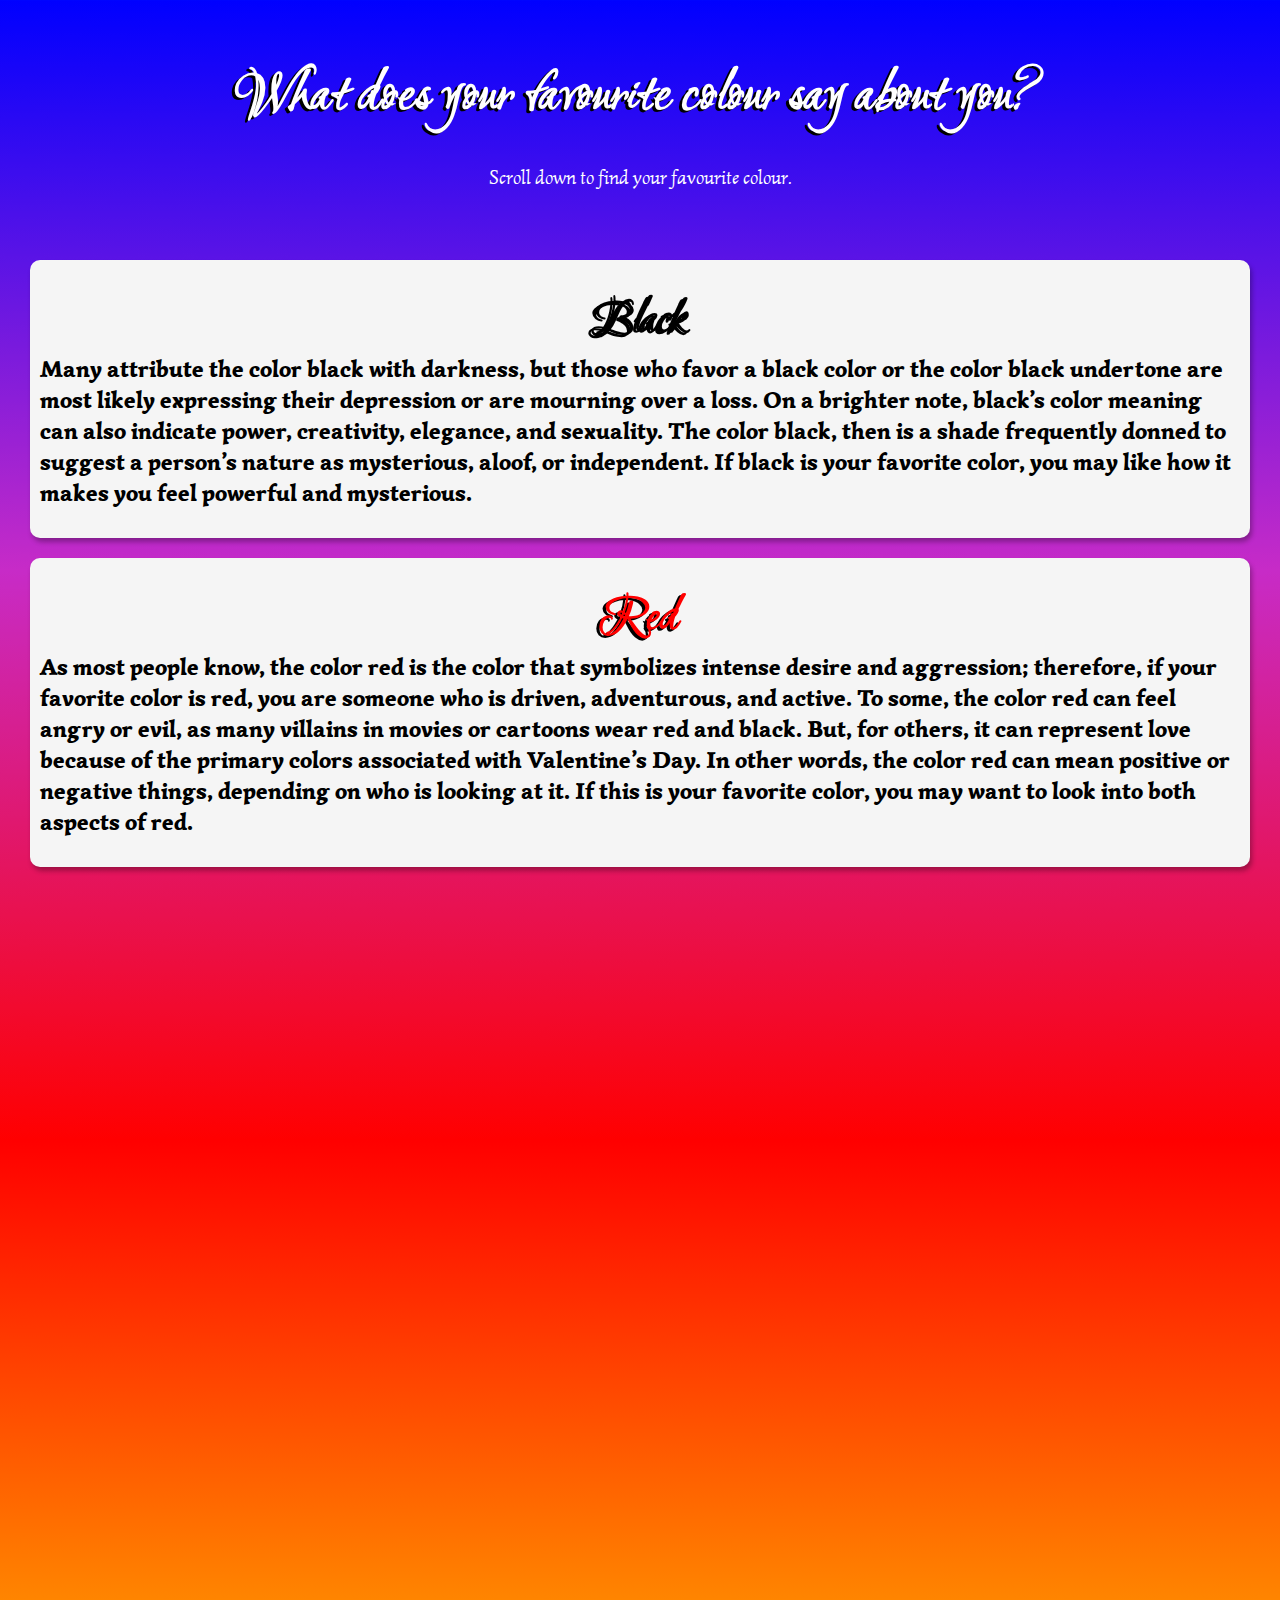
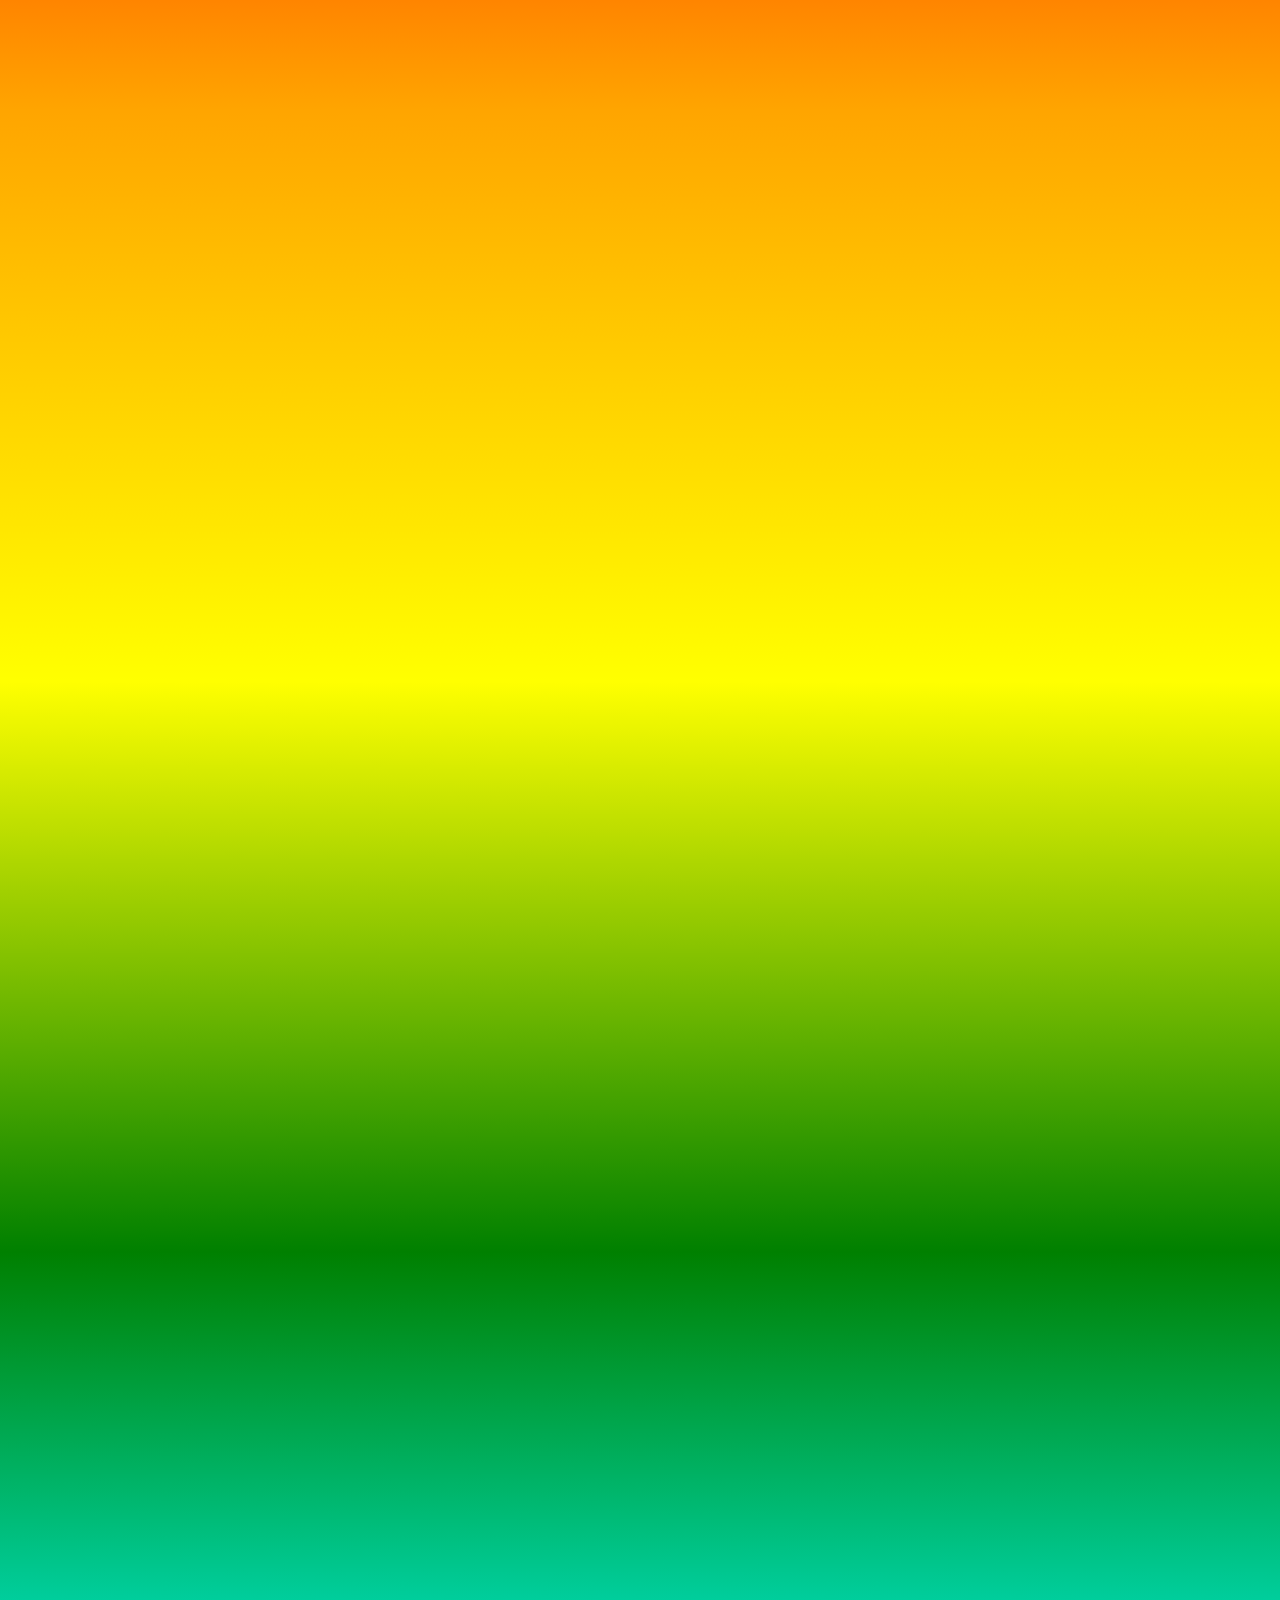
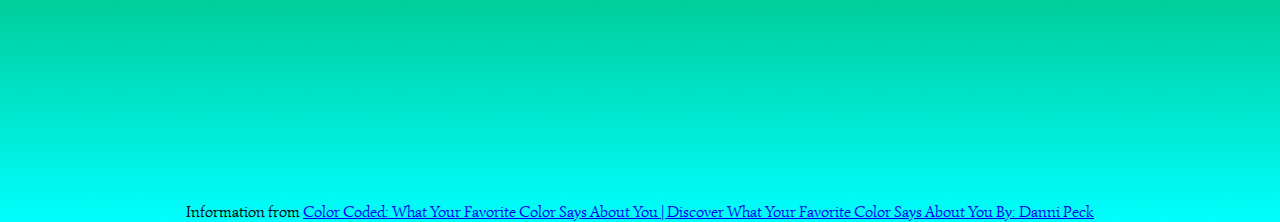
==== Scroll Animation/index.html @ fcbdac65 "upload project 6 of 50" ====
<!DOCTYPE html>
<html lang="en">
<head>
    <meta charset="UTF-8">
    <meta http-equiv="X-UA-Compatible" content="IE=edge">
    <meta name="viewport" content="width=device-width, initial-scale=1.0">
    <title>Scroll Animation</title>
    <link rel="stylesheet" href="style.css"/>
</head>

<body>

    <h1>What does your favourite colour say about you?</h1>
    <p>Scroll down to find your favourite colour.</p>


    <div class="box" id="black"><h2><span style="color: black;">Black</span> Many attribute the color black with darkness, but those who favor a black color or the color black undertone are most likely expressing their depression or are mourning over a loss. On a brighter note, black’s color meaning can also indicate power, creativity, elegance, and sexuality. The color black, then is a shade frequently donned to suggest a person’s nature as mysterious, aloof, or independent. If black is your favorite color, you may like how it makes you feel powerful and mysterious.</h2></div>
    
    <div class="box" id="red"><h2><span style="color:red">Red</span>As most people know, the color red is the color that symbolizes intense desire and aggression; therefore, if your favorite color is red, you are someone who is driven, adventurous, and active. To some, the color red can feel angry or evil, as many villains in movies or cartoons wear red and black. But, for others, it can represent love because of the primary colors associated with Valentine’s Day. In other words, the color red can mean positive or negative things, depending on who is looking at it. If this is your favorite color, you may want to look into both aspects of red. </h2></div>

    <div class="box" id="purple"><h2><span style="color:purple">Purple</span>Purple is a favorite color among many. In fact, it’s one of the top favorite colors amongst people. And, this color meaning goes far back in history. This color symbolizes mystery and spirituality, as well as royalty. Purple dyes used to be so rare and expensive that only monarchs could afford to wear them. Those who fancy the color purple tend to reflect royalty as they require great emotional security, but are helpful to others. Many people who have the favorite color purple have several purple things whether they be pens, pencils, shirts, and even their hair color. This is because the color purple can be used to express individuality because of its deep roots to royalty. People whose favorite color is purple are generally unique and want to stand out. </h2></div>

    <div class="box" id="pink"><h2><span style="color:hotpink">Pink</span>The color pink is the color of romance. Anyone whose favorite color is pink expresses themselves well and shows the world that they believe in and want to be loved unconditionally or accepted by society. If your favorite color is pink, you are probably a romantic at heart. Many colored glasses are pink tinted, which can put a romantic filter on life. This is sometimes called rose-colored glasses, since roses are sometimes the color pink. When your favorite color is pink, you may also be more flirty and feminine, while some people think that when their favorite color is pink, and they see it, they feel euphoria. </h2></div>

    <div class="box" id="orange"><h2><span style="color:orangered">Orange</span>If your favorite color is orange, you are a social person with a vibrant personality, as the color represents energy, warmth, and enthusiasm. The color orange is typically seen as a happy color, often associated with sunshine and the Spring season. If your favorite color is orange, you may blend the characteristics of red and yellow personalities; as the color orange is a blend of red and yellow. Also, you likely get excited when you find your favorite color, as it can be hard to find orange things. If it’s the color orange you love, you are likely a very happy and warm person in general. There is also a chance you are an optimist if your favorite color is orange. </h2></div>

    <div class="box" id="blue"><h2><span style="color:blue">Blue</span>The most popular color is blue, which symbolizes peace and tranquility. This may be why it is a common favorite color. It might also be why the color blue is commonly used as wall paint in bedrooms. If your favorite color is blue, you are a calm, trustworthy, and loyal person as you promote unity and security. Having the favorite color blue may be because you enjoy the peace it brings. </h2></div>

    <div class="box" id="green"><h2><span style="color:green">Green</span>A more common symbol of jealousy and greed, green’s color meaning can also signify nature, good luck, fertility, and rebirth. Overall, if you prefer the color green, you are committed to others, but can be conceited or preoccupied with your reputation.</h2></div>

    <div class="box" id="yellow"><h2><span style="color:yellow;">Yellow</span>If your favorite color is yellow, you are likely very energetic and happy. This is the color of joy, optimism, and friendship. Having yellow as your favorite color says that you enjoy sharing with others, but are eager to emphasize your individuality.</h2></div>

    <div class="box" id="grey"><h2><span style="color:grey;">Grey</span>The color gray can be seen as depressing, sad, or moodiness. However, when it comes to home décor, this color can be chic, modern, and stylish. But, if your favorite color is gray, you may have a low mood at times or enjoy neutral tones because they don’t draw too much attention to you. When your favorite color is the color gray, this may also indicate that you have a hard time making up your mind. </h2></div>

    <div class="box" id="brown"><h2><span style="color:rgb(109, 74, 63);">Brown</span>The color brown is, as mentioned above, a natural shade that represents earthy and organic materials. So, if your favorite is the color brown, you may be drawn to nature or enjoy a simpler way of living. The color brown as a color personality also implies you enjoy security in life.</h2></div>

    <div class="box" id="white"><h2><span style="color:white;">White</span>Those that like the color white may be aware that the color meaning of white includes purity, birth, and innocence. However, having the favorite color white or simply liking the color white can also mean that you are organized, independent, and logical. The color white is very clean feeling, as it is bare and bright. So, you are likely a very clean and organized person if your favorite color is white.t</h2></div>




    <footer>Information from  <a href="https://www.betterhelp.com/advice/general/color-coded-what-your-favorite-color-says-about-you/" target="_blank">Color Coded: What Your Favorite Color Says About You | Discover What Your Favorite Color Says About You  By: Danni Peck </a></footer>    

    <script src="script.js"></script>
</body>
</html>
---- Scroll Animation/style.css ----
@import url('https://fonts.googleapis.com/css2?family=Ruthie&display=swap');
@import url('https://fonts.googleapis.com/css2?family=Simonetta&display=swap');

*{
    box-sizing:border-box;
}
body{
    background:mediumblue;
    background: linear-gradient(blue, rgb(199, 43, 199), red, orange , yellow, green, cyan);
    font-family: 'Simonetta', cursive;
    display:flex;
    flex-direction:column;
    align-items: center;
    justify-content: center;
    margin:0;
    overflow-x: hidden;
}

h1{
    font-family: 'Ruthie', cursive;
    font-size:60px;
    color:white;
    text-shadow: -3px 2px 0 black;
    margin:10px;
    padding-top:50px;    
}

p{
    font-style:italic;
    font-size:20px;
    color:white;
    padding-bottom:40px;
}

span{
    font-family: 'Ruthie', cursive;
    font-size:50px;
    display:block;
    text-align: center;
    text-shadow:-3px 2px 0 #000;
}

.box{
    background-color: whitesmoke;
    color:black;
    display: flex;
    align-items: center;
    justify-content: center;
    margin:10px 30px;
    padding:10px;
    border-radius: 10px;
    box-shadow: 2px 4px 5px rgba(0, 0, 0, 0.3);
    transform: translateX(400%);
    transition: transform 0.4s ease;
}

.box:nth-of-type(even) {
    transform: translateX(-400%);
}

.box.show{
    transform:translateX(0);
}

.box h2{
    font-size: 45;
}
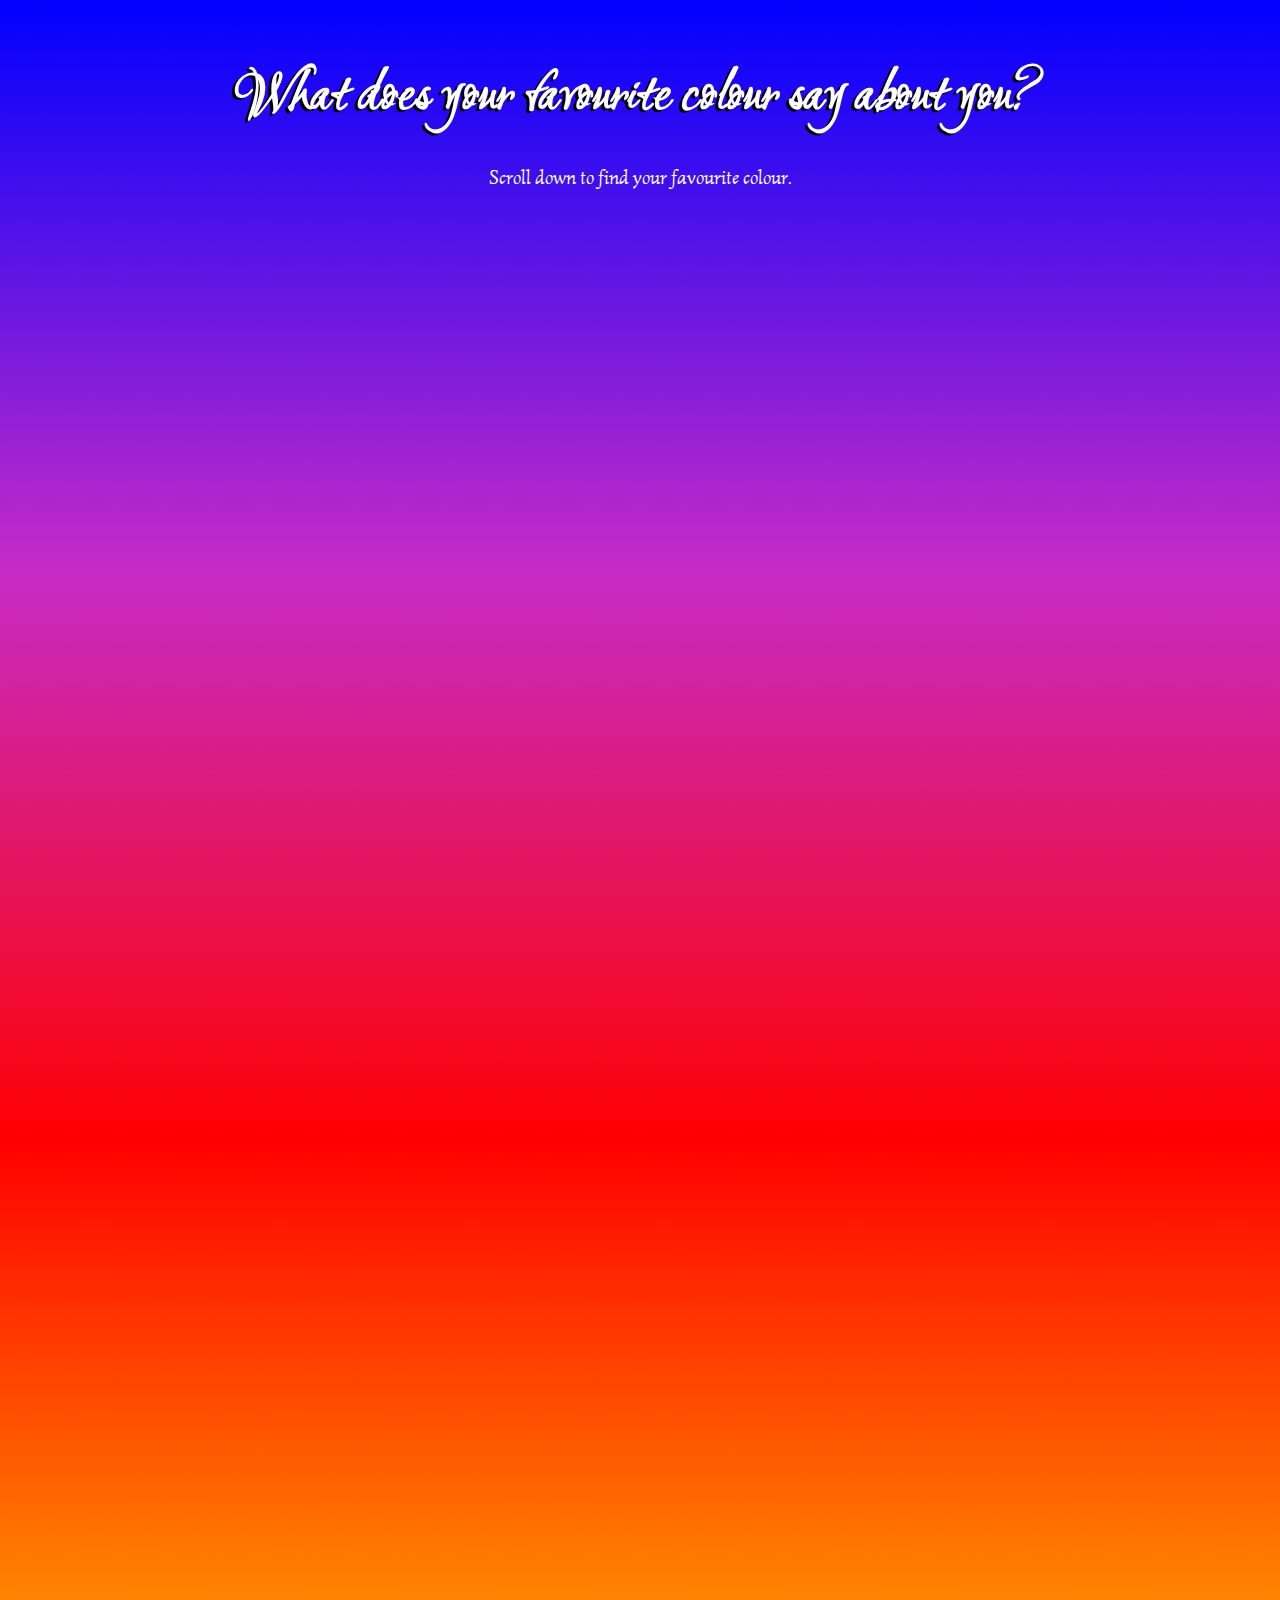
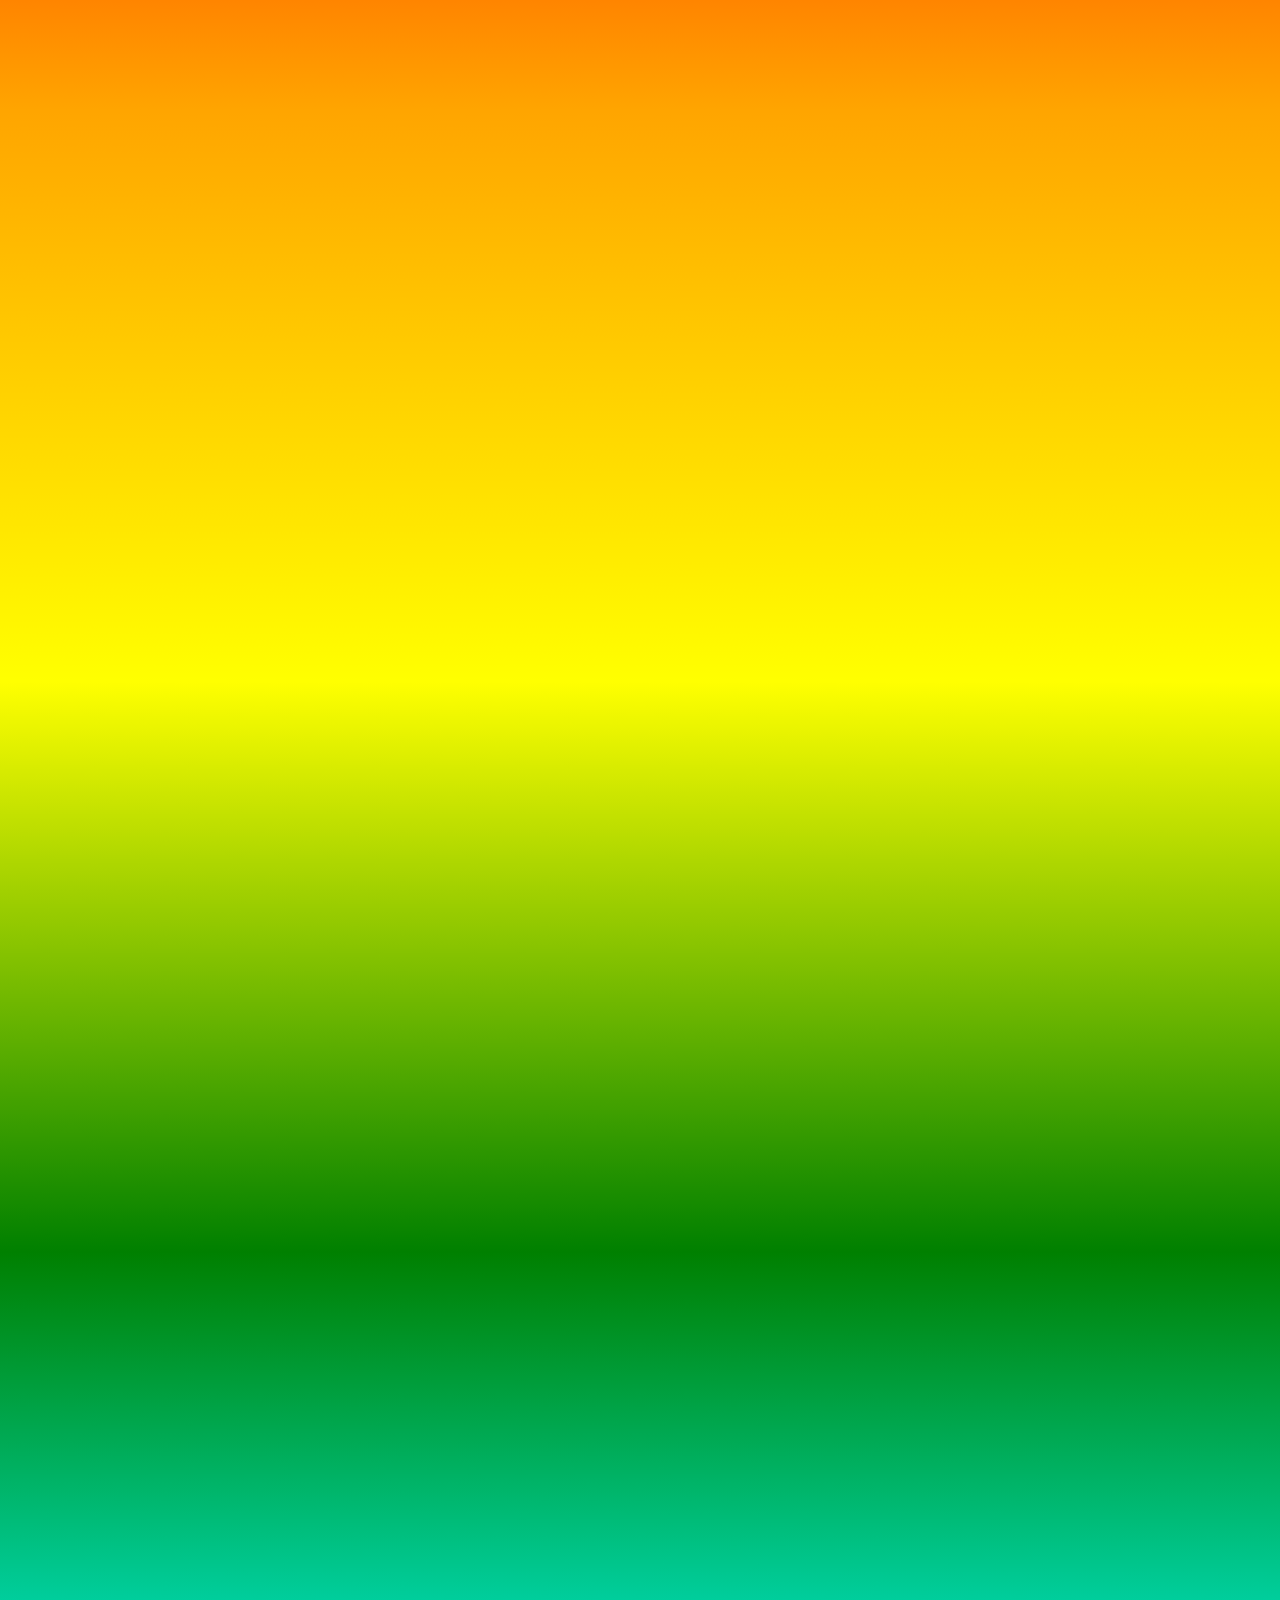
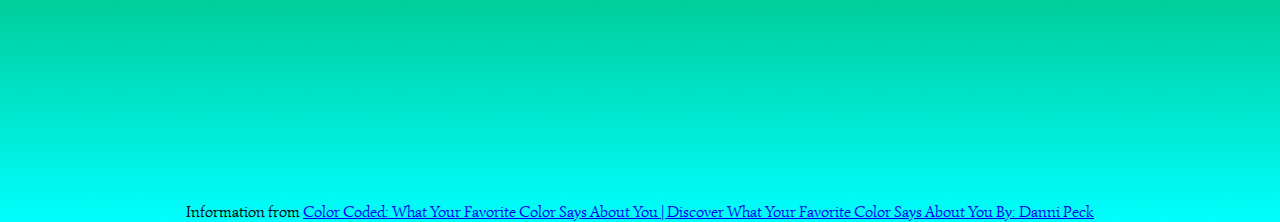
==== commit 93e5bdf8: "Fixed the tiggerBottom so it works for the last box in widescreen." ====
--- a/Scroll Animation/index.html
+++ b/Scroll Animation/index.html
@@ -36,9 +36,6 @@
 
     <div class="box" id="white"><h2><span style="color:white;">White</span>Those that like the color white may be aware that the color meaning of white includes purity, birth, and innocence. However, having the favorite color white or simply liking the color white can also mean that you are organized, independent, and logical. The color white is very clean feeling, as it is bare and bright. So, you are likely a very clean and organized person if your favorite color is white.t</h2></div>
 
-
-
-
     <footer>Information from  <a href="https://www.betterhelp.com/advice/general/color-coded-what-your-favorite-color-says-about-you/" target="_blank">Color Coded: What Your Favorite Color Says About You | Discover What Your Favorite Color Says About You  By: Danni Peck </a></footer>    
 
     <script src="script.js"></script>
--- a/Scroll Animation/style.css
+++ b/Scroll Animation/style.css
@@ -12,7 +12,7 @@
     flex-direction:column;
     align-items: center;
     justify-content: center;
-    margin:0;
+    margin:0px;
     overflow-x: hidden;
 }
 
